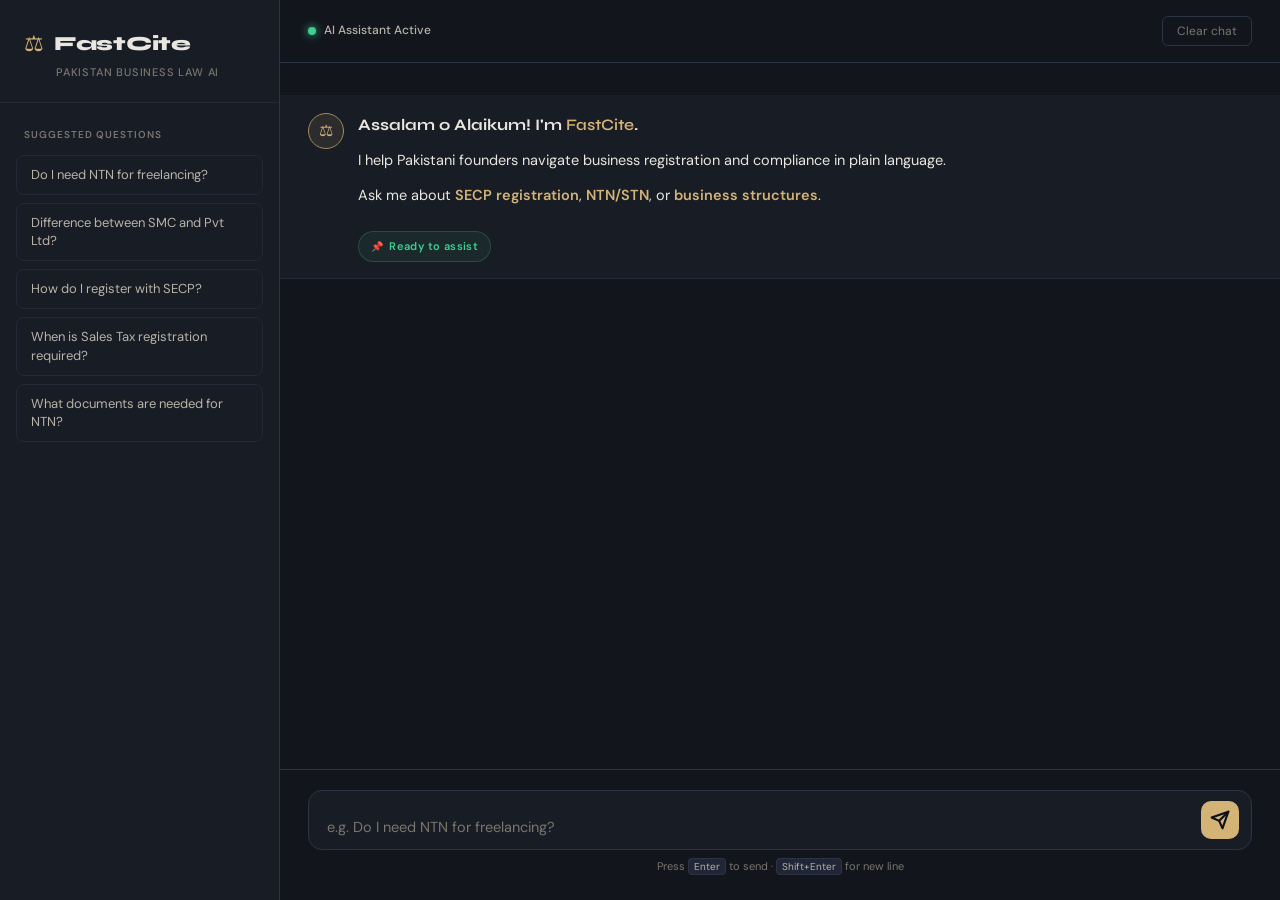
==== index.html @ ff7c8afe "Github pages for frontend" ====
<!DOCTYPE html>
<html lang="en">
<head>
  <meta charset="UTF-8" />
  <meta name="viewport" content="width=device-width, initial-scale=1.0"/>
  <title>FastCite - Pakistan Business Law Assistant</title>
  <link rel="stylesheet" href="style.css" />
  <link href="https://fonts.googleapis.com/css2?family=Syne:wght@400;600;700;800&family=DM+Sans:ital,wght@0,300;0,400;0,500;1,300&display=swap" rel="stylesheet"/>
</head>
<body>

  <!-- Sidebar -->
  <aside class="sidebar">
    <div class="sidebar-header">
      <div class="logo">
        <span class="logo-icon">⚖</span>
        <span class="logo-text">FastCite</span>
      </div>
      <p class="logo-sub">Pakistan Business Law AI</p>
    </div>

    <nav class="sidebar-nav">
      <p class="nav-label">Suggested Questions</p>
      <button class="suggestion-btn" onclick="fillSuggestion(this)">Do I need NTN for freelancing?</button>
      <button class="suggestion-btn" onclick="fillSuggestion(this)">Difference between SMC and Pvt Ltd?</button>
      <button class="suggestion-btn" onclick="fillSuggestion(this)">How do I register with SECP?</button>
      <button class="suggestion-btn" onclick="fillSuggestion(this)">When is Sales Tax registration required?</button>
      <button class="suggestion-btn" onclick="fillSuggestion(this)">What documents are needed for NTN?</button>
    </nav>

   
  </aside>

  <!-- Main Chat Area -->
  <main class="chat-main">

    <header class="chat-header">
      <button class="menu-toggle" onclick="toggleSidebar()" aria-label="Toggle Sidebar">☰</button>
      <div class="header-info">
        <span class="status-dot"></span>
        <span class="status-text">AI Assistant Active</span>
      </div>
      <button class="clear-btn" onclick="clearChat()">Clear chat</button>
    </header>

    <!-- Messages -->
    <div class="chat-messages" id="chatMessages">
      <!-- Welcome message -->
      <div class="message bot-message welcome-msg">
        <div class="avatar bot-avatar">⚖</div>
        <div class="message-body">
          <div class="message-bubble">
            <p class="greeting">Assalam o Alaikum! I'm <strong>FastCite</strong>.</p>
            <p>I help Pakistani founders navigate business registration and compliance in plain language.</p>
            <p>Ask me about <strong>SECP registration</strong>, <strong>NTN/STN</strong>, or <strong>business structures</strong>.</p>
            <div class="source-tag">Ready to assist</div>
          </div>
        </div>
      </div>
    </div>

    <!-- Input Area -->
    <div class="chat-input-area">
      <div class="input-wrapper">
        <textarea
          id="userInput"
          class="chat-input"
          placeholder="e.g. Do I need NTN for freelancing?"
          rows="1"
          onkeydown="handleKeyDown(event)"
          oninput="autoResize(this)"
        ></textarea>
        <button class="send-btn" id="sendBtn" onclick="sendMessage()" aria-label="Send">
          <svg width="20" height="20" viewBox="0 0 24 24" fill="none" stroke="currentColor" stroke-width="2.5" stroke-linecap="round" stroke-linejoin="round">
            <line x1="22" y1="2" x2="11" y2="13"></line>
            <polygon points="22 2 15 22 11 13 2 9 22 2"></polygon>
          </svg>
        </button>
      </div>
      <p class="input-hint">Press <kbd>Enter</kbd> to send · <kbd>Shift+Enter</kbd> for new line</p>
    </div>

  </main>

  <script src="app.js"></script>
</body>
</html>
---- style.css ----
/* ─── Reset & Base ─────────────────────────────────────── */
*, *::before, *::after { box-sizing: border-box; margin: 0; padding: 0; }

:root {
  /* Softer, more premium base */
  --bg:          #12151c;   
  --bg-2:        #181c25;
  --bg-3:        #202635;

  --border:      #2c3345;
  --border-soft: #232938;

  /* Warmer, more elegant gold */
  --accent:      #d4b377;   
  --accent-dim:  #a88952;
  --accent-glow: rgba(212,179,119,.10);

  /* Keep green but slightly muted */
  --green:       #3ecf8e;
  --green-dim:   rgba(62,207,142,.08);

  /* Better readability (less yellow, more neutral) */
  --text-1:  #e8e6df;
  --text-2:  #b7b3a8;
  --text-3:  #7a766d;

  /* Chat bubbles (important for friendliness) */
  --user-bubble: #222838;
  --bot-bubble:  #1a1f2b;

  --font-display: 'Syne', sans-serif;
  --font-body:    'DM Sans', sans-serif;

  --radius:   14px;
  --radius-sm: 8px;
  --sidebar-w: 280px;
  --transition: .2s ease;
}

html, body {
  height: 100%;
  background: var(--bg);
  color: var(--text-1);
  font-family: var(--font-body);
  font-size: 15px;
  line-height: 1.6;
  -webkit-font-smoothing: antialiased;
}

/* ─── Layout ────────────────────────────────────────────── */
body {
  display: flex;
  overflow: hidden;
  background: linear-gradient(180deg, #12151c 0%, #0f1218 100%);
}

/* ─── Sidebar ───────────────────────────────────────────── */
.sidebar {
  width: var(--sidebar-w);
  min-width: var(--sidebar-w);
  background: var(--bg-2);
  border-right: 1px solid var(--border);
  display: flex;
  flex-direction: column;
  height: 100vh;
  transition: transform var(--transition);
  z-index: 100;
}

.sidebar-header {
  padding: 28px 24px 20px;
  border-bottom: 1px solid var(--border-soft);
}

.logo {
  display: flex;
  align-items: center;
  gap: 10px;
  margin-bottom: 4px;
}

.logo-icon {
  font-size: 22px;
  color: var(--accent);
  line-height: 1;
}

.logo-text {
  font-family: var(--font-display);
  font-weight: 800;
  font-size: 20px;
  color: var(--text-1);
  letter-spacing: -.3px;
}

.logo-sub {
  font-size: 11px;
  color: var(--text-3);
  text-transform: uppercase;
  letter-spacing: .8px;
  font-weight: 500;
  margin-left: 32px;
}

.sidebar-nav {
  flex: 1;
  padding: 24px 16px;
  overflow-y: auto;
}

.nav-label {
  font-size: 10px;
  text-transform: uppercase;
  letter-spacing: 1px;
  color: var(--text-3);
  font-weight: 600;
  margin-bottom: 12px;
  padding: 0 8px;
}

.suggestion-btn {
  display: block;
  width: 100%;
  text-align: left;
  background: transparent;
  border: 1px solid var(--border-soft);
  color: var(--text-2);
  font-family: var(--font-body);
  font-size: 13px;
  padding: 10px 14px;
  border-radius: var(--radius-sm);
  margin-bottom: 8px;
  cursor: pointer;
  transition: all var(--transition);
  line-height: 1.4;
}

.suggestion-btn:hover {
  background: var(--accent-glow);
  border-color: var(--accent-dim);
  color: var(--accent);
  transform: translateX(3px);
}

.sidebar-footer {
  padding: 20px 24px;
  border-top: 1px solid var(--border-soft);
}

.disclaimer {
  font-size: 11px;
  color: var(--text-3);
  line-height: 1.5;
}

/* ─── Main Chat ─────────────────────────────────────────── */
.chat-main {
  flex: 1;
  display: flex;
  flex-direction: column;
  height: 100vh;
  overflow: hidden;
  background: var(--bg);
}

.chat-header {
  display: flex;
  align-items: center;
  justify-content: space-between;
  padding: 16px 28px;
  border-bottom: 1px solid var(--border);
  background: var(--bg);
  gap: 12px;
}

.menu-toggle {
  background: none;
  border: none;
  color: var(--text-2);
  font-size: 18px;
  cursor: pointer;
  padding: 4px 8px;
  border-radius: 6px;
  transition: color var(--transition);
  display: none; /* shown on mobile */
}

.menu-toggle:hover { color: var(--text-1); }

.header-info {
  display: flex;
  align-items: center;
  gap: 8px;
}

.status-dot {
  width: 8px;
  height: 8px;
  border-radius: 50%;
  background: var(--green);
  box-shadow: 0 0 8px var(--green);
  animation: pulse 2s infinite;
}

@keyframes pulse {
  0%, 100% { opacity: 1; }
  50%       { opacity: .5; }
}

.status-text {
  font-size: 12px;
  color: var(--text-2);
  font-weight: 500;
}

.clear-btn {
  background: none;
  border: 1px solid var(--border);
  color: var(--text-3);
  font-size: 12px;
  font-family: var(--font-body);
  padding: 6px 14px;
  border-radius: 6px;
  cursor: pointer;
  transition: all var(--transition);
}

.clear-btn:hover {
  border-color: var(--accent-dim);
  color: var(--accent);
}

/* ─── Messages ──────────────────────────────────────────── */
.chat-messages {
  flex: 1;
  overflow-y: auto;
  padding: 32px 0;
  display: flex;
  flex-direction: column;
  gap: 0;
  scroll-behavior: smooth;
}

.chat-messages::-webkit-scrollbar { width: 4px; }
.chat-messages::-webkit-scrollbar-track { background: transparent; }
.chat-messages::-webkit-scrollbar-thumb { background: var(--border); border-radius: 2px; }

/* Message row */
.message {
  display: flex;
  gap: 14px;
  padding: 16px 28px;
  animation: fadeSlideIn .3s ease;
}

@keyframes fadeSlideIn {
  from { opacity: 0; transform: translateY(10px); }
  to   { opacity: 1; transform: translateY(0); }
}

.user-message {
  flex-direction: row-reverse;
  background: transparent;
}

.bot-message {
  background: var(--bg-2);
  border-top: 1px solid var(--border-soft);
  border-bottom: 1px solid var(--border-soft);
}

/* Avatars */
.avatar {
  width: 36px;
  height: 36px;
  border-radius: 50%;
  flex-shrink: 0;
  display: flex;
  align-items: center;
  justify-content: center;
  font-size: 16px;
  margin-top: 2px;
}

.bot-avatar {
  background: var(--accent-glow);
  border: 1px solid var(--accent-dim);
  color: var(--accent);
}

.user-avatar {
  background: var(--bg-3);
  border: 1px solid var(--border);
  color: var(--text-2);
  font-family: var(--font-display);
  font-size: 13px;
  font-weight: 700;
}

/* Bubbles */
.message-body {
  flex: 1;
  max-width: 680px;
}

.user-message .message-body {
  display: flex;
  justify-content: flex-end;
}

.message-bubble {
  font-size: 14.5px;
  line-height: 1.7;
  color: var(--text-1);
}

.user-message .message-bubble {
  background: var(--user-bubble);
  border: 1px solid var(--border);
  border-radius: var(--radius);
  padding: 12px 18px;
  display: inline-block;
  max-width: 100%;
}

/* Bot bubble inner elements */
.message-bubble p { margin-bottom: 10px; }
.message-bubble p:last-child { margin-bottom: 0; }

.message-bubble strong { color: var(--accent); font-weight: 600; }

/* Answer sections */
.answer-section {
  margin-top: 14px;
}

.section-label {
  font-size: 10px;
  text-transform: uppercase;
  letter-spacing: 1px;
  font-weight: 700;
  color: var(--text-3);
  margin-bottom: 8px;
}

.steps-list {
  list-style: none;
  counter-reset: steps;
}

.steps-list li {
  counter-increment: steps;
  display: flex;
  gap: 12px;
  align-items: flex-start;
  margin-bottom: 8px;
  font-size: 14px;
  color: var(--text-1);
}

.steps-list li::before {
  content: counter(steps);
  min-width: 22px;
  height: 22px;
  border-radius: 50%;
  background: var(--accent-glow);
  border: 1px solid var(--accent-dim);
  color: var(--accent);
  font-size: 11px;
  font-weight: 700;
  font-family: var(--font-display);
  display: flex;
  align-items: center;
  justify-content: center;
  flex-shrink: 0;
  margin-top: 2px;
}

/* Source badge */
.source-tag {
  display: inline-flex;
  align-items: center;
  gap: 6px;
  margin-top: 14px;
  padding: 5px 12px;
  background: var(--green-dim);
  border: 1px solid rgba(74,222,128,.2);
  border-radius: 20px;
  font-size: 11px;
  color: var(--green);
  font-weight: 600;
  letter-spacing: .3px;
}

.source-tag::before {
  content: '📌';
  font-size: 10px;
}

/* Warning tag */
.warning-tag {
  display: flex;
  gap: 8px;
  align-items: flex-start;
  margin-top: 14px;
  padding: 10px 14px;
  background: rgba(251,191,36,.06);
  border: 1px solid rgba(251,191,36,.2);
  border-radius: var(--radius-sm);
  font-size: 12.5px;
  color: #fbbf24;
  line-height: 1.5;
}

/* Error bubble */
.error-bubble .message-bubble {
  color: #f87171;
  font-size: 14px;
  opacity: .9;
}

/* Feedback row */
.feedback-row {
  display: flex;
  align-items: center;
  gap: 8px;
  margin-top: 16px;
  padding-top: 14px;
  border-top: 1px solid var(--border-soft);
}

.feedback-label {
  font-size: 12px;
  color: var(--text-3);
}

.feedback-btn {
  background: transparent;
  border: 1px solid var(--border);
  color: var(--text-2);
  font-size: 14px;
  padding: 4px 10px;
  border-radius: 6px;
  cursor: pointer;
  transition: all var(--transition);
}

.feedback-btn:hover { border-color: var(--accent-dim); background: var(--accent-glow); }
.feedback-btn.active { border-color: var(--accent); background: var(--accent-glow); color: var(--accent); }

/* Typing indicator */
.typing-indicator .message-bubble {
  display: flex;
  gap: 5px;
  align-items: center;
  padding: 10px 0;
}

.dot {
  width: 7px;
  height: 7px;
  border-radius: 50%;
  background: var(--accent);
  opacity: .4;
  animation: blink 1.2s infinite;
}

.dot:nth-child(2) { animation-delay: .2s; }
.dot:nth-child(3) { animation-delay: .4s; }

@keyframes blink {
  0%, 100% { opacity: .2; transform: scale(.8); }
  50%       { opacity: 1;  transform: scale(1.2); }
}

/* ─── Input Area ────────────────────────────────────────── */
.chat-input-area {
  padding: 20px 28px 24px;
  border-top: 1px solid var(--border);
  background: var(--bg);
}

.input-wrapper {
  display: flex;
  align-items: flex-end;
  gap: 10px;
  background: var(--bg-2);
  border: 1px solid var(--border);
  border-radius: var(--radius);
  padding: 10px 12px 10px 18px;
  transition: border-color var(--transition);
}

.input-wrapper:focus-within {
  border-color: var(--accent-dim);
  box-shadow: 0 0 0 3px var(--accent-glow);
}

.chat-input {
  flex: 1;
  background: transparent;
  border: none;
  outline: none;
  color: var(--text-1);
  font-family: var(--font-body);
  font-size: 14.5px;
  line-height: 1.6;
  resize: none;
  max-height: 140px;
  overflow-y: auto;
}

.chat-input::placeholder { color: var(--text-3); }

.send-btn {
  width: 38px;
  height: 38px;
  border-radius: 10px;
  background: var(--accent);
  border: none;
  cursor: pointer;
  display: flex;
  align-items: center;
  justify-content: center;
  color: #0d0f14;
  flex-shrink: 0;
  transition: all var(--transition);
}

.send-btn:hover { background: #d9bc82; transform: scale(1.05); }
.send-btn:active { transform: scale(.97); }
.send-btn:disabled { background: var(--bg-3); color: var(--text-3); cursor: not-allowed; transform: none; }

.input-hint {
  margin-top: 8px;
  font-size: 11px;
  color: var(--text-3);
  text-align: center;
}

.input-hint kbd {
  background: var(--bg-3);
  border: 1px solid var(--border);
  border-radius: 4px;
  padding: 1px 5px;
  font-family: var(--font-body);
  font-size: 10px;
  color: var(--text-2);
}

/* ─── Welcome message specific ──────────────────────────── */
.welcome-msg { border-top: none; }
.greeting { font-family: var(--font-display); font-size: 16px; font-weight: 700; }

/* ─── Mobile ────────────────────────────────────────────── */
@media (max-width: 768px) {
  .sidebar {
    position: fixed;
    top: 0; left: 0;
    height: 100vh;
    transform: translateX(-100%);
  }

  .sidebar.open {
    transform: translateX(0);
    box-shadow: 4px 0 32px rgba(0,0,0,.5);
  }

  .menu-toggle { display: flex; }

  .chat-header { padding: 14px 16px; }
  .chat-messages { padding: 20px 0; }
  .message { padding: 14px 16px; }
  .chat-input-area { padding: 16px 16px 20px; }
}
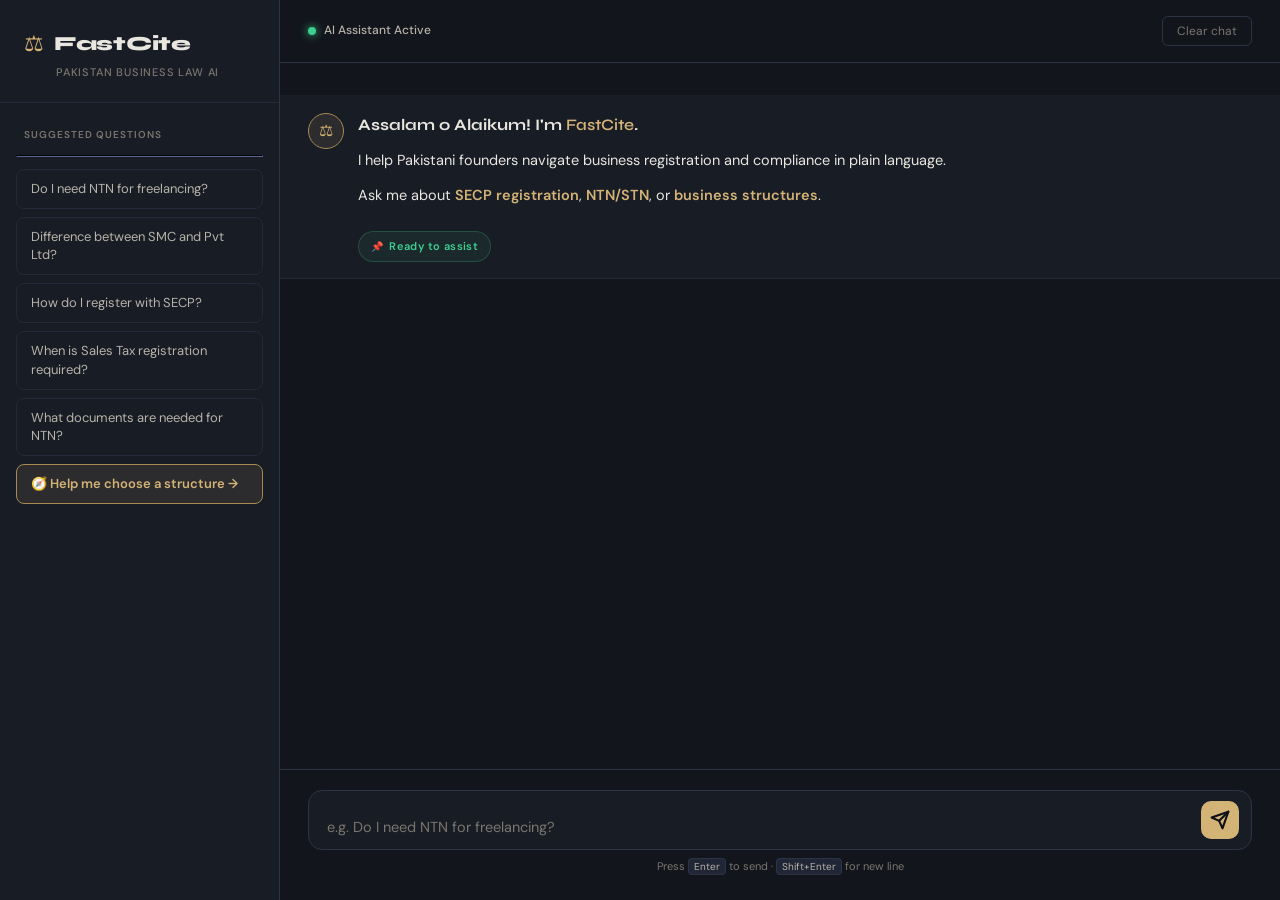
==== commit e10a4127: "Fixed citation + Added Quiz for A/B Testing" ====
--- a/index.html
+++ b/index.html
@@ -1,87 +1,95 @@
-<!DOCTYPE html>
-<html lang="en">
-<head>
-  <meta charset="UTF-8" />
-  <meta name="viewport" content="width=device-width, initial-scale=1.0"/>
-  <title>FastCite - Pakistan Business Law Assistant</title>
-  <link rel="stylesheet" href="style.css" />
-  <link href="https://fonts.googleapis.com/css2?family=Syne:wght@400;600;700;800&family=DM+Sans:ital,wght@0,300;0,400;0,500;1,300&display=swap" rel="stylesheet"/>
-</head>
-<body>
-
-  <!-- Sidebar -->
-  <aside class="sidebar">
-    <div class="sidebar-header">
-      <div class="logo">
-        <span class="logo-icon">⚖</span>
-        <span class="logo-text">FastCite</span>
-      </div>
-      <p class="logo-sub">Pakistan Business Law AI</p>
-    </div>
-
-    <nav class="sidebar-nav">
-      <p class="nav-label">Suggested Questions</p>
-      <button class="suggestion-btn" onclick="fillSuggestion(this)">Do I need NTN for freelancing?</button>
-      <button class="suggestion-btn" onclick="fillSuggestion(this)">Difference between SMC and Pvt Ltd?</button>
-      <button class="suggestion-btn" onclick="fillSuggestion(this)">How do I register with SECP?</button>
-      <button class="suggestion-btn" onclick="fillSuggestion(this)">When is Sales Tax registration required?</button>
-      <button class="suggestion-btn" onclick="fillSuggestion(this)">What documents are needed for NTN?</button>
-    </nav>
-
-   
-  </aside>
-
-  <!-- Main Chat Area -->
-  <main class="chat-main">
-
-    <header class="chat-header">
-      <button class="menu-toggle" onclick="toggleSidebar()" aria-label="Toggle Sidebar">☰</button>
-      <div class="header-info">
-        <span class="status-dot"></span>
-        <span class="status-text">AI Assistant Active</span>
-      </div>
-      <button class="clear-btn" onclick="clearChat()">Clear chat</button>
-    </header>
-
-    <!-- Messages -->
-    <div class="chat-messages" id="chatMessages">
-      <!-- Welcome message -->
-      <div class="message bot-message welcome-msg">
-        <div class="avatar bot-avatar">⚖</div>
-        <div class="message-body">
-          <div class="message-bubble">
-            <p class="greeting">Assalam o Alaikum! I'm <strong>FastCite</strong>.</p>
-            <p>I help Pakistani founders navigate business registration and compliance in plain language.</p>
-            <p>Ask me about <strong>SECP registration</strong>, <strong>NTN/STN</strong>, or <strong>business structures</strong>.</p>
-            <div class="source-tag">Ready to assist</div>
-          </div>
-        </div>
-      </div>
-    </div>
-
-    <!-- Input Area -->
-    <div class="chat-input-area">
-      <div class="input-wrapper">
-        <textarea
-          id="userInput"
-          class="chat-input"
-          placeholder="e.g. Do I need NTN for freelancing?"
-          rows="1"
-          onkeydown="handleKeyDown(event)"
-          oninput="autoResize(this)"
-        ></textarea>
-        <button class="send-btn" id="sendBtn" onclick="sendMessage()" aria-label="Send">
-          <svg width="20" height="20" viewBox="0 0 24 24" fill="none" stroke="currentColor" stroke-width="2.5" stroke-linecap="round" stroke-linejoin="round">
-            <line x1="22" y1="2" x2="11" y2="13"></line>
-            <polygon points="22 2 15 22 11 13 2 9 22 2"></polygon>
-          </svg>
-        </button>
-      </div>
-      <p class="input-hint">Press <kbd>Enter</kbd> to send · <kbd>Shift+Enter</kbd> for new line</p>
-    </div>
-
-  </main>
-
-  <script src="app.js"></script>
-</body>
-</html>+<!DOCTYPE html>
+<html lang="en">
+<head>
+  <meta charset="UTF-8" />
+  <meta name="viewport" content="width=device-width, initial-scale=1.0"/>
+  <title>FastCite - Pakistan Business Law Assistant</title>
+  <link rel="stylesheet" href="style.css" />
+  <link href="https://fonts.googleapis.com/css2?family=Syne:wght@400;600;700;800&family=DM+Sans:ital,wght@0,300;0,400;0,500;1,300&display=swap" rel="stylesheet"/>
+</head>
+<body>
+
+  <!-- Sidebar -->
+  <aside class="sidebar">
+    <div class="sidebar-header">
+      <div class="logo">
+        <span class="logo-icon">⚖</span>
+        <span class="logo-text">FastCite</span>
+      </div>
+      <p class="logo-sub">Pakistan Business Law AI</p>
+    </div>
+
+    <nav class="sidebar-nav">
+      
+      <p class="nav-label">Suggested Questions</p>
+      <hr style="border-color:var(--border-soft);margin:12px 0;">
+      <button class="suggestion-btn" onclick="fillSuggestion(this)">Do I need NTN for freelancing?</button>
+      <button class="suggestion-btn" onclick="fillSuggestion(this)">Difference between SMC and Pvt Ltd?</button>
+      <button class="suggestion-btn" onclick="fillSuggestion(this)">How do I register with SECP?</button>
+      <button class="suggestion-btn" onclick="fillSuggestion(this)">When is Sales Tax registration required?</button>
+      <button class="suggestion-btn" onclick="fillSuggestion(this)">What documents are needed for NTN?</button>
+      <button class="suggestion-btn quiz-launch-btn" onclick="startQuiz()" 
+        style="background:var(--accent-glow);border-color:var(--accent-dim);color:var(--accent);font-weight:600;">
+        🧭 Help me choose a structure →
+      </button>
+    </nav>
+
+   
+  </aside>
+
+  <!-- Main Chat Area -->
+  <main class="chat-main">
+
+    <header class="chat-header">
+      <button class="menu-toggle" onclick="toggleSidebar()" aria-label="Toggle Sidebar">☰</button>
+      <div class="header-info">
+        <span class="status-dot"></span>
+        <span class="status-text">AI Assistant Active</span>
+      </div>
+      <button class="clear-btn" onclick="clearChat()">Clear chat</button>
+    </header>
+
+    <!-- Messages -->
+    <div class="chat-messages" id="chatMessages">
+      <!-- Welcome message -->
+      <div class="message bot-message welcome-msg">
+        <div class="avatar bot-avatar">⚖</div>
+        <div class="message-body">
+          <div class="message-bubble">
+            <p class="greeting">Assalam o Alaikum! I'm <strong>FastCite</strong>.</p>
+            <p>I help Pakistani founders navigate business registration and compliance in plain language.</p>
+            <p>Ask me about <strong>SECP registration</strong>, <strong>NTN/STN</strong>, or <strong>business structures</strong>.</p>
+            <div class="source-tag">Ready to assist</div>
+          </div>
+        </div>
+      </div>
+    </div>
+
+    <!-- Input Area -->
+    <div class="chat-input-area">
+      <div class="input-wrapper">
+        <textarea
+          id="userInput"
+          class="chat-input"
+          placeholder="e.g. Do I need NTN for freelancing?"
+          rows="1"
+          onkeydown="handleKeyDown(event)"
+          oninput="autoResize(this)"
+        ></textarea>
+        <button class="send-btn" id="sendBtn" onclick="sendMessage()" aria-label="Send">
+          <svg width="20" height="20" viewBox="0 0 24 24" fill="none" stroke="currentColor" stroke-width="2.5" stroke-linecap="round" stroke-linejoin="round">
+            <line x1="22" y1="2" x2="11" y2="13"></line>
+            <polygon points="22 2 15 22 11 13 2 9 22 2"></polygon>
+          </svg>
+        </button>
+      </div>
+      <p class="input-hint">Press <kbd>Enter</kbd> to send · <kbd>Shift+Enter</kbd> for new line</p>
+    </div>
+
+  </main>
+
+  <script src="app.js"></script>
+</body>
+</html>
+ 
+ 
--- a/style.css
+++ b/style.css
@@ -100,6 +100,32 @@
   letter-spacing: .8px;
   font-weight: 500;
   margin-left: 32px;
+}
+
+.quiz-options {
+  display: flex;
+  flex-direction: column;
+  gap: 8px;
+  margin-top: 12px;
+}
+
+.quiz-option-btn {
+  background: var(--bg-3);
+  border: 1px solid var(--border);
+  color: var(--text-1);
+  font-family: var(--font-body);
+  font-size: 13.5px;
+  padding: 10px 16px;
+  border-radius: var(--radius-sm);
+  cursor: pointer;
+  text-align: left;
+  transition: all var(--transition);
+}
+
+.quiz-option-btn:hover:not(:disabled) {
+  border-color: var(--accent-dim);
+  background: var(--accent-glow);
+  color: var(--accent);
 }
 
 .sidebar-nav {
